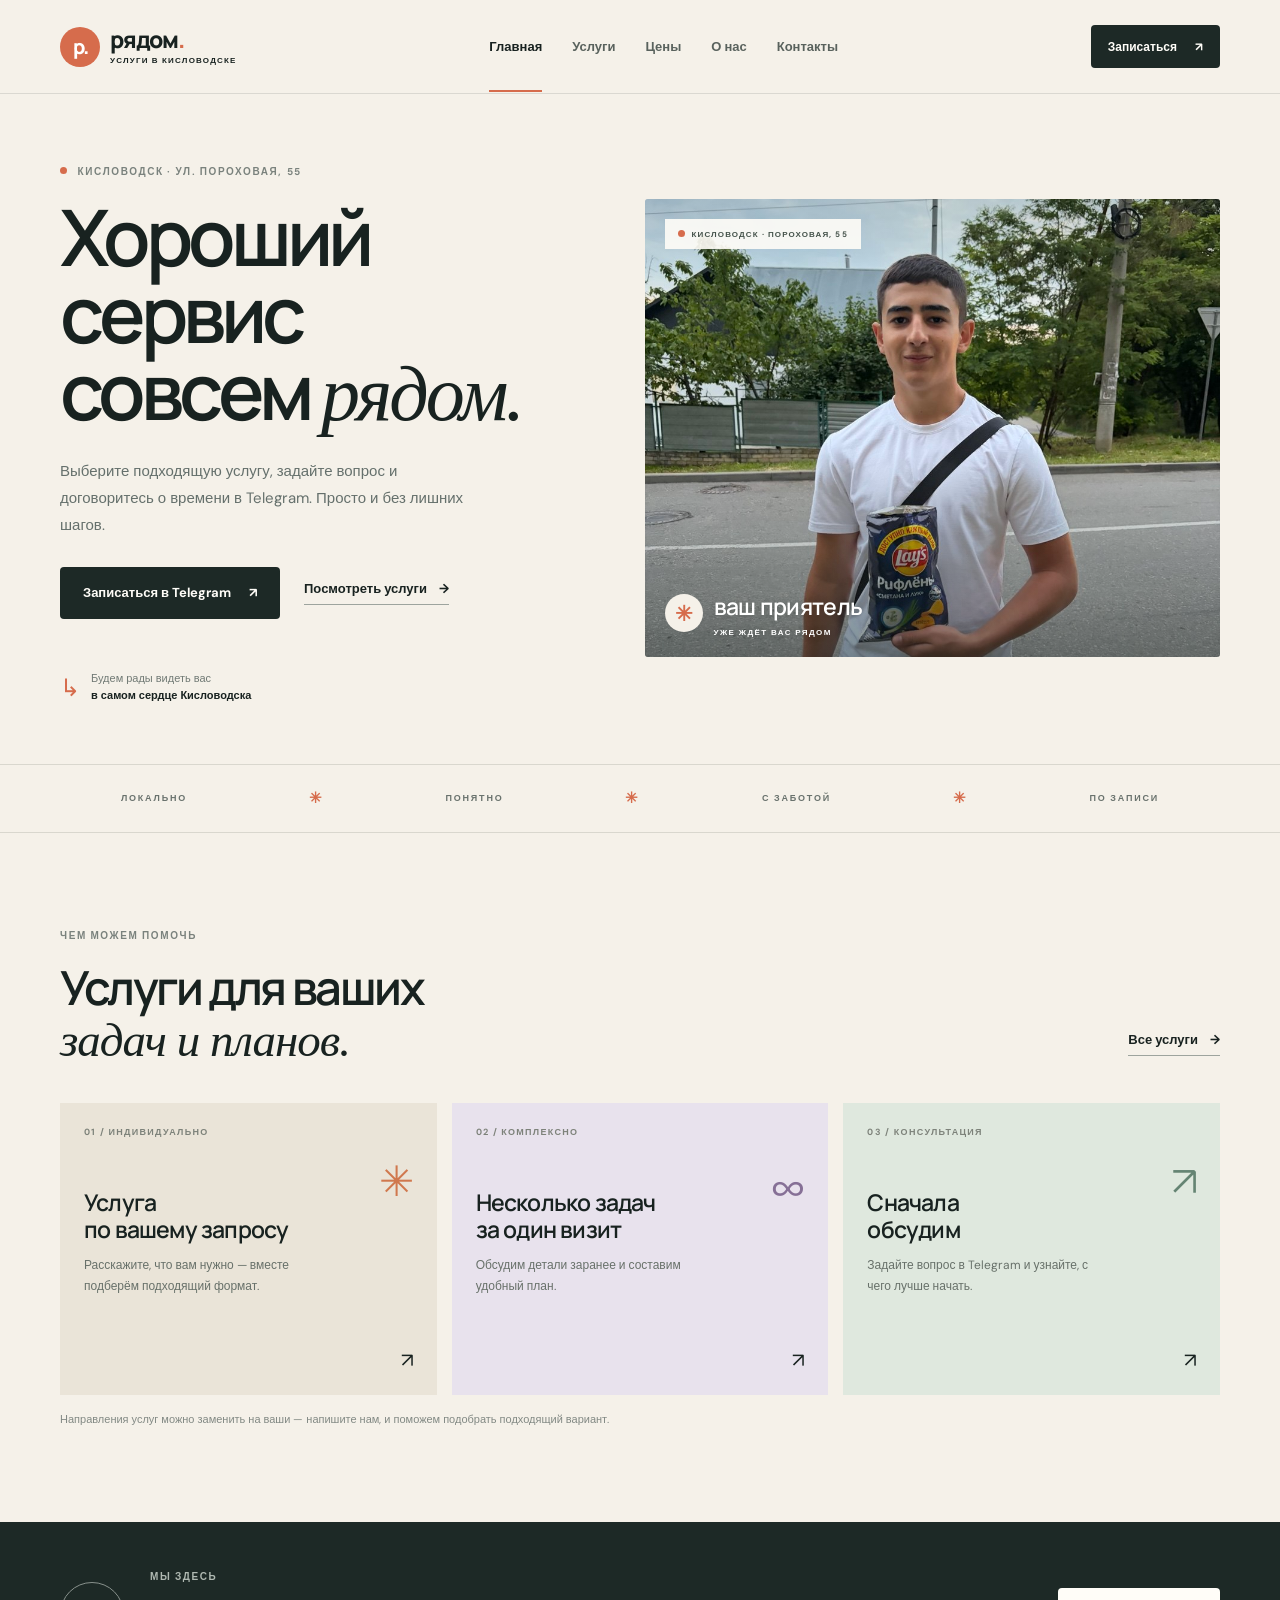
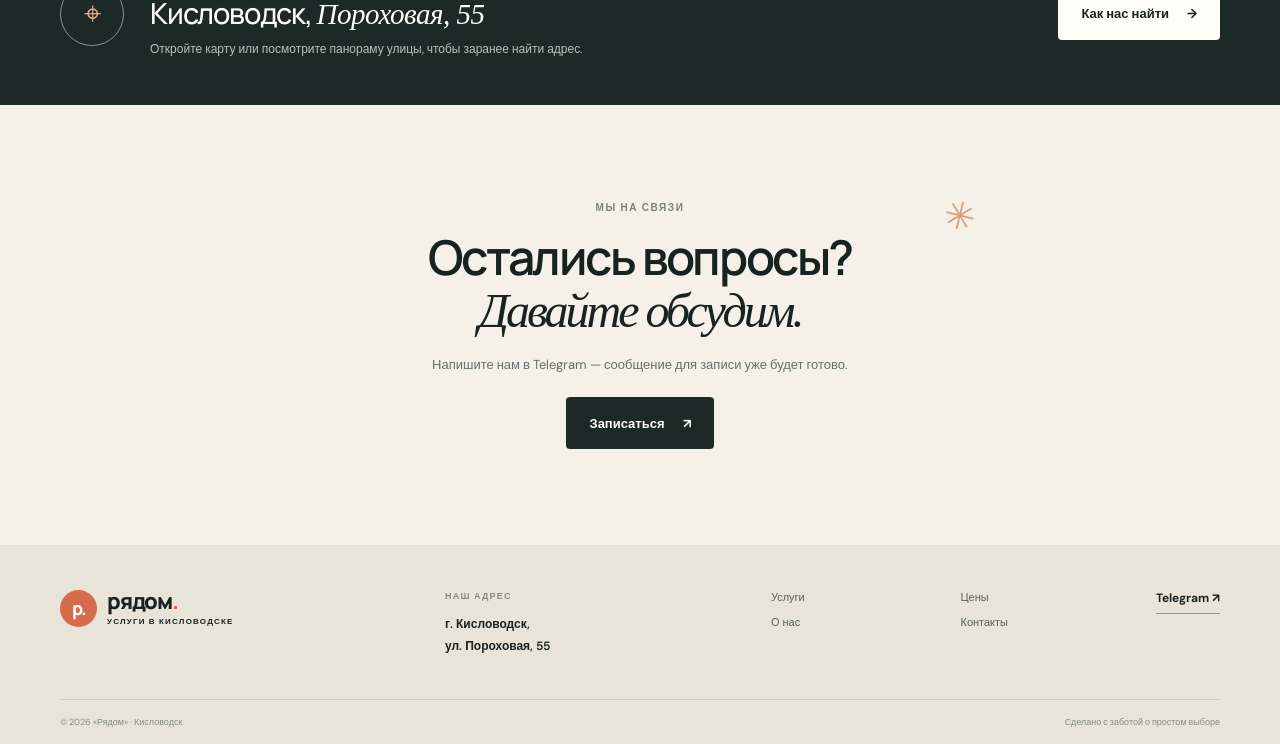
==== index.html @ 9ad7b159 "Add files via upload" ====
<!doctype html>
<html lang="ru">
<head>
  <meta charset="utf-8">
  <meta name="viewport" content="width=device-width, initial-scale=1">
  <meta name="theme-color" content="#f5f1e9">
  <meta name="description" content="Услуги в Кисловодске. Запись в Telegram, адрес: улица Пороховая, 55.">
  <title>Услуги рядом — Кисловодск</title>
  <link rel="stylesheet" href="assets/styles.css">
  <script src="assets/config.js" defer></script>
  <script src="assets/script.js" defer></script>
</head>
<body>
  <a class="skip-link" href="#main">Перейти к содержимому</a>
  <header class="site-header">
    <div class="container header-inner">
      <a class="brand" href="index.html" aria-label="Услуги рядом — главная"><span class="brand-mark">р.</span><span>рядом<span class="brand-dot">.</span><small>УСЛУГИ В КИСЛОВОДСКЕ</small></span></a>
      <button class="menu-toggle" type="button" aria-expanded="false" aria-controls="main-nav"><span></span><span></span><span class="sr-only">Открыть меню</span></button>
      <nav class="main-nav" id="main-nav" aria-label="Основная навигация">
        <a class="active" href="index.html" aria-current="page">Главная</a><a href="services.html">Услуги</a><a href="prices.html">Цены</a><a href="about.html">О нас</a><a href="contacts.html">Контакты</a>
      </nav>
      <a class="button button-small button-dark book-link" href="#">Записаться <span aria-hidden="true">↗</span></a>
    </div>
  </header>

  <main id="main">
    <section class="hero container">
      <div class="hero-copy">
        <p class="eyebrow"><span class="eyebrow-dot"></span> КИСЛОВОДСК · УЛ. ПОРОХОВАЯ, 55</p>
        <h1>Хороший сервис<br>совсем <em>рядом.</em></h1>
        <p class="hero-lead">Выберите подходящую услугу, задайте вопрос и договоритесь о времени в Telegram. Просто и без лишних шагов.</p>
        <div class="hero-actions"><a class="button button-dark book-link" href="#">Записаться в Telegram <span aria-hidden="true">↗</span></a><a class="text-link" href="services.html">Посмотреть услуги <span aria-hidden="true">→</span></a></div>
        <div class="hero-note"><span class="note-icon">↳</span><span>Будем рады видеть вас<br><b>в самом сердце Кисловодска</b></span></div>
      </div>
      <div class="hero-art hero-photo-art">
        <img src="assets/your-friend.jpg" alt="Ваш приятель" fetchpriority="high">
        <div class="friend-photo-shade"></div>
        <div class="friend-photo-location"><span class="eyebrow-dot"></span>КИСЛОВОДСК · ПОРОХОВАЯ, 55</div>
        <div class="friend-caption"><span class="friend-caption-icon">✳</span><span>ваш приятель<small>УЖЕ ЖДЁТ ВАС РЯДОМ</small></span></div>
      </div>
    </section>

    <section class="trust-strip"><div class="container trust-inner"><span>ЛОКАЛЬНО</span><i>✳</i><span>ПОНЯТНО</span><i>✳</i><span>С ЗАБОТОЙ</span><i>✳</i><span>ПО ЗАПИСИ</span></div></section>

    <section class="section container section-services">
      <div class="section-heading"><div><p class="eyebrow">ЧЕМ МОЖЕМ ПОМОЧЬ</p><h2>Услуги для ваших<br><em>задач и планов.</em></h2></div><a class="text-link" href="services.html">Все услуги <span aria-hidden="true">→</span></a></div>
      <div class="service-cards">
        <a class="service-card card-cream" href="services.html"><span class="card-number">01 / ИНДИВИДУАЛЬНО</span><span class="card-symbol symbol-sun">✳</span><h3>Услуга<br>по вашему запросу</h3><p>Расскажите, что вам нужно — вместе подберём подходящий формат.</p><span class="card-arrow">↗</span></a>
        <a class="service-card card-lilac" href="services.html"><span class="card-number">02 / КОМПЛЕКСНО</span><span class="card-symbol symbol-loop">∞</span><h3>Несколько задач<br>за один визит</h3><p>Обсудим детали заранее и составим удобный план.</p><span class="card-arrow">↗</span></a>
        <a class="service-card card-green" href="services.html"><span class="card-number">03 / КОНСУЛЬТАЦИЯ</span><span class="card-symbol symbol-chat">↗</span><h3>Сначала<br>обсудим</h3><p>Задайте вопрос в Telegram и узнайте, с чего лучше начать.</p><span class="card-arrow">↗</span></a>
      </div>
      <p class="template-note">Направления услуг можно заменить на ваши — напишите нам, и поможем подобрать подходящий вариант.</p>
    </section>

    <section class="section address-band"><div class="container address-inner"><div class="address-mark">⌖</div><div><p class="eyebrow">МЫ ЗДЕСЬ</p><h2>Кисловодск, <em>Пороховая, 55</em></h2><p>Откройте карту или посмотрите панораму улицы, чтобы заранее найти адрес.</p></div><a class="button button-light" href="contacts.html">Как нас найти <span aria-hidden="true">→</span></a></div></section>

    <section class="section container final-cta"><div class="cta-ornament">✳</div><p class="eyebrow">МЫ НА СВЯЗИ</p><h2>Остались вопросы?<br><em>Давайте обсудим.</em></h2><p>Напишите нам в Telegram — сообщение для записи уже будет готово.</p><a class="button button-dark book-link" href="#">Записаться <span aria-hidden="true">↗</span></a></section>
  </main>

  <footer class="site-footer"><div class="container footer-main"><a class="brand brand-footer" href="index.html"><span class="brand-mark">р.</span><span>рядом<span class="brand-dot">.</span><small>УСЛУГИ В КИСЛОВОДСКЕ</small></span></a><div class="footer-address"><span>НАШ АДРЕС</span><b>г. Кисловодск,<br>ул. Пороховая, 55</b></div><nav class="footer-nav" aria-label="Разделы сайта"><a href="services.html">Услуги</a><a href="prices.html">Цены</a><a href="about.html">О нас</a><a href="contacts.html">Контакты</a></nav><a class="footer-telegram book-link" href="#">Telegram <span aria-hidden="true">↗</span></a></div><div class="container footer-bottom"><span>© 2026 «Рядом» · Кисловодск</span><span>Сделано с заботой о простом выборе</span></div></footer>
</body>
</html>
---- assets/styles.css ----
@import url('https://fonts.googleapis.com/css2?family=DM+Sans:wght@400;500;600;700&family=Manrope:wght@400;500;600;700;800&display=swap');

:root{--paper:#f5f1e9;--ink:#182220;--muted:#65706c;--line:#d9d7ce;--accent:#d66c4c;--cream:#e9e3d7;--dark:#1d2926;--white:#fffdf8;--lav:#e8e2ee;--mint:#dce8dc;--serif:Georgia,'Times New Roman',serif;--sans:'DM Sans',Arial,sans-serif;--display:'Manrope','DM Sans',Arial,sans-serif}
*{box-sizing:border-box}html{scroll-behavior:smooth}body{margin:0;background:var(--paper);color:var(--ink);font-family:var(--sans);font-size:16px;-webkit-font-smoothing:antialiased}a{color:inherit;text-decoration:none}button{font:inherit}.container{width:min(1160px,calc(100% - 64px));margin-inline:auto}.skip-link,.sr-only{position:absolute;width:1px;height:1px;padding:0;margin:-1px;overflow:hidden;clip:rect(0,0,0,0);white-space:nowrap;border:0}.skip-link:focus{clip:auto;width:auto;height:auto;margin:12px;padding:12px;background:white;z-index:100}
.site-header{height:94px;border-bottom:1px solid rgba(24,34,32,.12);display:flex;align-items:center}.header-inner{display:flex;align-items:center;justify-content:space-between;gap:30px}.brand{display:flex;align-items:center;gap:10px;font-family:var(--display);font-weight:800;font-size:23px;line-height:.9;letter-spacing:-1.2px;flex-shrink:0}.brand-mark{width:40px;height:40px;border-radius:50%;background:var(--accent);color:white;display:grid;place-items:center;font-size:20px;letter-spacing:-2px}.brand-dot{color:var(--accent)}.brand small{display:block;font-family:var(--sans);font-size:8px;font-weight:700;letter-spacing:1.2px;margin-top:7px}.main-nav{display:flex;align-items:center;gap:30px}.main-nav a{color:#59625d;font-size:13px;font-weight:600;transition:color .2s}.main-nav a:hover,.main-nav a.active{color:var(--ink)}.main-nav a.active{position:relative}.main-nav a.active:after{content:"";position:absolute;bottom:-37px;left:0;width:100%;height:2px;background:var(--accent)}.button{min-height:52px;padding:0 23px;display:inline-flex;align-items:center;justify-content:center;gap:18px;border-radius:4px;font-size:13px;font-weight:700;transition:transform .2s,background .2s;white-space:nowrap}.button:hover{transform:translateY(-2px)}.button-dark{background:var(--dark);color:var(--white)}.button-dark:hover{background:#2b3c37}.button-small{min-height:43px;padding:0 17px;font-size:12px}.button-light{background:var(--white);color:var(--ink)}.menu-toggle{display:none}
.hero{min-height:590px;display:grid;grid-template-columns:1fr 1.03fr;align-items:center;gap:26px;padding-top:46px;padding-bottom:48px}.hero-copy{padding:25px 0 10px}.eyebrow{margin:0 0 20px;color:#7a827d;font-size:10px;font-weight:700;letter-spacing:1.6px}.eyebrow-dot{display:inline-block;width:7px;height:7px;margin-right:7px;border-radius:50%;background:var(--accent);vertical-align:1px}.hero h1,.page-hero h1{margin:0;font-family:var(--display);font-size:clamp(48px,6.2vw,78px);font-weight:600;letter-spacing:-5px;line-height:.99}.hero h1 em,.page-hero h1 em,.section-heading h2 em,.address-inner h2 em,.final-cta h2 em,.contact-card h2 em,.about-copy h2 em{font-family:var(--serif);font-weight:400;letter-spacing:-3px}.hero-lead{max-width:425px;margin:25px 0 28px;color:var(--muted);font-size:15px;line-height:1.8}.hero-actions{display:flex;align-items:center;gap:24px}.text-link{display:inline-flex;gap:12px;align-items:center;font-size:13px;font-weight:700;border-bottom:1px solid #9da49e;padding:0 0 7px;transition:color .2s,border-color .2s}.text-link:hover{color:var(--accent);border-color:var(--accent)}.hero-note{display:flex;align-items:center;gap:11px;margin-top:50px;color:#717a75;font-size:11px;line-height:1.55}.hero-note b{color:var(--ink);font-weight:600}.note-icon{font-size:24px;color:var(--accent)}
.hero-art{height:458px;position:relative;overflow:hidden;border-radius:3px;background:#e9e4d8}.hero-art:before{content:"";position:absolute;width:360px;height:360px;border-radius:50%;background:#d5ddd2;left:-48px;top:157px}.hero-art:after{content:"";position:absolute;inset:auto 0 0;height:137px;background:#d9d2c1;clip-path:polygon(0 55%,14% 40%,27% 56%,47% 20%,63% 45%,76% 24%,100% 42%,100% 100%,0 100%)}.art-sun{position:absolute;width:138px;height:138px;border-radius:50%;background:#e6a878;right:55px;top:49px}.art-orbit{position:absolute;border:1px solid rgba(46,67,57,.25);border-radius:50%;z-index:1}.orbit-one{width:410px;height:410px;right:-55px;top:35px}.orbit-two{width:330px;height:330px;right:-12px;top:76px}.art-card{position:absolute;z-index:4;display:flex;align-items:center;gap:10px;padding:12px 15px;background:rgba(255,253,248,.92);box-shadow:0 10px 30px #3332;font-size:10px;font-weight:600;line-height:1.4}.art-card-top{right:24px;top:115px}.art-card-bottom{left:25px;bottom:44px}.art-card-icon{color:var(--accent);font-size:23px}.art-pin{font-size:27px;color:#527265}.art-building{position:absolute;z-index:3;width:245px;left:50%;bottom:82px;transform:translateX(-43%)}.building-roof{height:0;border-left:137px solid transparent;border-right:137px solid transparent;border-bottom:83px solid #364640;margin-left:-14px;position:relative}.building-roof:after{content:"";position:absolute;left:-108px;top:82px;width:216px;height:10px;background:#bc7559}.building-body{height:164px;background:#f7f1e5;position:relative;box-shadow:8px 12px 22px #252e2522}.building-sign{position:absolute;top:18px;left:50%;transform:translateX(-50%);font-family:var(--display);font-size:10px;font-weight:800;letter-spacing:2.2px;color:#405149}.building-windows{position:absolute;bottom:28px;left:20px;right:20px;display:grid;grid-template-columns:repeat(3,1fr);gap:10px}.building-windows i{height:52px;border:5px solid #b5c1b3;background:#879c8e}.building-door{position:absolute;bottom:0;left:50%;transform:translateX(-50%);width:35px;height:69px;background:#8a6654;border:4px solid #dfd0bc;border-bottom:0}.art-caption{position:absolute;z-index:4;left:27px;right:27px;top:25px;display:flex;align-items:center;gap:8px;color:#75807a;font-size:8px;font-weight:700;letter-spacing:1.2px}.caption-line{height:1px;background:#a2aaa2;flex:1}.trust-strip{border-top:1px solid var(--line);border-bottom:1px solid var(--line)}.trust-inner{height:67px;display:flex;align-items:center;justify-content:space-around;color:#69726d;font-size:9px;font-weight:700;letter-spacing:1.8px}.trust-inner i{font-style:normal;color:var(--accent);font-size:15px}
.hero-photo-art:before,.hero-photo-art:after{display:none}.hero-photo-art{background:#d8d8cf}.hero-photo-art>img{display:block;width:100%;height:100%;object-fit:cover;object-position:center 34%}.friend-photo-shade{position:absolute;inset:0;background:linear-gradient(180deg,rgba(18,28,25,.2),transparent 31%,transparent 55%,rgba(18,28,25,.48))}.friend-photo-location{position:absolute;top:20px;left:20px;display:flex;align-items:center;gap:4px;padding:10px 13px;background:rgba(255,253,248,.9);color:#45534b;font-size:8px;font-weight:700;letter-spacing:1.1px}.friend-photo-location .eyebrow-dot{margin-right:3px}.friend-caption{position:absolute;left:20px;bottom:20px;display:flex;align-items:center;gap:11px;color:#fff;font-family:var(--display);font-size:23px;font-weight:600;letter-spacing:-.7px;text-shadow:0 1px 8px #0003}.friend-caption small{display:block;margin-top:5px;font-family:var(--sans);font-size:8px;font-weight:700;letter-spacing:1.4px}.friend-caption-icon{width:38px;height:38px;display:grid;place-items:center;border-radius:50%;background:#f5f1e9;color:var(--accent);font-size:21px;text-shadow:none}
.section{padding-top:96px;padding-bottom:96px}.section-heading{display:flex;justify-content:space-between;align-items:flex-end;margin-bottom:38px}.section-heading h2,.final-cta h2{margin:0;font-family:var(--display);font-size:47px;line-height:1.08;letter-spacing:-2.4px;font-weight:600}.section-heading h2 em{letter-spacing:-1px}.section-heading .text-link{margin-bottom:9px}.service-cards{display:grid;grid-template-columns:repeat(3,1fr);gap:15px}.service-card{position:relative;display:flex;flex-direction:column;min-height:292px;padding:23px 24px 25px;overflow:hidden;transition:transform .25s}.service-card:hover{transform:translateY(-5px)}.card-cream{background:#eae4d8}.card-lilac{background:#e8e2ed}.card-green{background:#dfe8de}.card-number{font-size:9px;font-weight:700;letter-spacing:1.3px;color:#7d827a}.card-symbol{position:absolute;top:51px;right:23px;font-size:42px;font-weight:300}.symbol-sun{color:#d0784e}.symbol-loop{color:#867096;font-size:49px}.symbol-chat{color:#658473}.service-card h3{margin:51px 0 12px;font-family:var(--display);font-size:23px;line-height:1.17;letter-spacing:-.8px;font-weight:600}.service-card p{max-width:245px;margin:0;color:#68716a;font-size:12px;line-height:1.7}.card-arrow{position:absolute;right:23px;bottom:22px;font-size:20px}.template-note{margin:17px 0 0;color:#828984;font-size:11px}.address-band{background:var(--dark);color:var(--white);padding:48px 0}.address-inner{display:flex;align-items:center;gap:26px}.address-mark{width:64px;height:64px;display:grid;place-items:center;border:1px solid #88918c;border-radius:50%;font-size:31px;color:#e7aa82;flex:0 0 auto}.address-inner .eyebrow{margin-bottom:10px;color:#afb8b1}.address-inner h2{margin:0;font-family:var(--display);font-size:29px;font-weight:500;letter-spacing:-1.2px}.address-inner h2 em{letter-spacing:-.5px}.address-inner p:not(.eyebrow){margin:8px 0 0;color:#b9c0b9;font-size:12px}.address-inner .button{margin-left:auto}.final-cta{text-align:center;position:relative}.final-cta .eyebrow{margin-bottom:17px}.final-cta h2{font-size:48px}.final-cta>p:not(.eyebrow){color:var(--muted);font-size:13px;margin:19px 0 24px}.cta-ornament{position:absolute;top:86px;right:21%;font-size:38px;color:#dba17d;transform:rotate(14deg)}
.site-footer{background:#e9e4d9;padding:45px 0 0}.footer-main{display:grid;grid-template-columns:1.2fr 1fr 1.2fr auto;align-items:start;gap:30px;padding-bottom:42px}.brand-footer{font-size:22px}.brand-footer .brand-mark{width:37px;height:37px;font-size:18px}.footer-address span{display:block;margin-bottom:10px;color:#858b83;font-size:9px;font-weight:700;letter-spacing:1.2px}.footer-address b{font-size:12px;line-height:1.7;font-weight:600}.footer-nav{display:grid;grid-template-columns:1fr 1fr;gap:11px 24px;font-size:11px;color:#58615c}.footer-telegram{font-size:12px;font-weight:700;border-bottom:1px solid #92978f;padding-bottom:7px}.footer-bottom{border-top:1px solid #cfcfc6;display:flex;justify-content:space-between;padding:16px 0;color:#858b83;font-size:9px}
.page-hero{padding:86px 0 34px}.page-hero .eyebrow{margin-bottom:19px}.page-hero h1{font-size:clamp(50px,6vw,72px)}.page-hero>p:not(.eyebrow){max-width:560px;margin:22px 0 26px;color:var(--muted);font-size:14px;line-height:1.8}.breadcrumb{display:flex;gap:11px;align-items:center;color:#8a918c;font-size:10px}.breadcrumb a{color:#3d4944}.service-list{padding-top:30px;padding-bottom:45px}.service-row{display:grid;grid-template-columns:48px 70px 1fr 210px;gap:24px;align-items:center;min-height:180px;padding:24px 0;border-top:1px solid var(--line)}.service-row:last-child{border-bottom:1px solid var(--line)}.service-index{align-self:start;padding-top:7px;color:#a4aaa4;font-size:11px;font-weight:700}.service-row-icon{width:63px;height:63px;border-radius:50%;display:grid;place-items:center;font-size:26px}.icon-peach{background:#ead7c8;color:#bd6b4c}.icon-lavender{background:#e4ddeb;color:#826f91}.icon-mint{background:#dbe7dc;color:#688473}.service-row-copy .eyebrow{margin-bottom:9px;font-size:9px}.service-row-copy h2{margin:0 0 8px;font-family:var(--display);font-size:22px;letter-spacing:-.8px;font-weight:600}.service-row-copy p:last-child{max-width:550px;margin:0;color:var(--muted);font-size:12px;line-height:1.7}.service-row-action{display:flex;flex-direction:column;align-items:flex-start;gap:15px}.service-row-action>span{color:#848c85;font-size:10px}.service-row-action .text-link{font-size:11px}.info-callout{display:flex;align-items:center;gap:17px;background:#eae5d9;padding:22px 25px}.callout-icon{width:31px;height:31px;display:grid;place-items:center;border-radius:50%;border:1px solid #a5aaa0;color:#6a756d;font-family:var(--serif);font-size:18px}.info-callout b{font-size:12px}.info-callout p{margin:5px 0 0;color:#6e7870;font-size:11px}.info-callout>.text-link{margin-left:auto;flex-shrink:0}.slim-cta{text-align:center;padding-top:78px;padding-bottom:90px}.slim-cta .eyebrow{margin-bottom:14px}.slim-cta h2{margin:0;font-family:var(--display);font-size:35px;letter-spacing:-1.7px;font-weight:600}.slim-cta>p:not(.eyebrow){margin:13px 0 23px;color:var(--muted);font-size:13px}.price-panel{max-width:820px;padding:39px 45px 28px;background:#eae5d9}.price-panel-head{display:flex;justify-content:space-between;align-items:center;margin-bottom:22px}.price-panel-head .eyebrow{margin-bottom:8px}.price-panel-head h2{margin:0;font-family:var(--display);font-size:24px;letter-spacing:-1px}.price-stamp{width:61px;height:61px;display:grid;place-items:center;border:1px solid #b0b2a8;border-radius:50%;text-align:center;color:#707b72;font-size:7px;font-weight:700;letter-spacing:1px;line-height:1.5;transform:rotate(10deg)}.price-line{min-height:70px;border-top:1px solid #cfcfc5;display:flex;align-items:center;justify-content:space-between}.price-line>div{display:flex;align-items:center;gap:17px}.price-number{color:#a1a89f;font-size:10px}.price-line b{font-size:13px;font-weight:600}.price-value{font-family:var(--serif);font-size:15px;font-style:italic;color:#68746c}.price-panel-foot{border-top:1px solid #cfcfc5;padding-top:21px;display:flex;align-items:center;justify-content:space-between;color:#7b847c;font-size:10px}.pricing-note{max-width:820px;margin:16px auto 0;display:flex;align-items:center;gap:18px;padding:24px 0 12px}.pricing-note-mark{font-size:28px;color:var(--accent)}.pricing-note h3{margin:0 0 5px;font-family:var(--display);font-size:16px}.pricing-note p{margin:0;color:var(--muted);font-size:11px;line-height:1.7}
.about-feature{display:grid;grid-template-columns:1fr 1fr;gap:74px;align-items:center;padding-top:34px;padding-bottom:95px}.about-art{height:370px;position:relative;overflow:hidden;background:#e6dfd3}.about-circle{position:absolute;border:1px solid #85958a;border-radius:50%;left:50%;top:50%;transform:translate(-50%,-50%)}.circle-outer{width:300px;height:300px}.circle-inner{width:210px;height:210px;background:#d9e1d5;border-color:#a5b1a4}.about-star{position:absolute;left:50%;top:49%;transform:translate(-50%,-50%);z-index:1;color:#cc7958;font-size:68px}.about-word{position:absolute;left:50%;top:50%;transform:translate(-50%,51px);z-index:1;font-family:var(--display);font-size:18px;line-height:1.1;font-weight:700;letter-spacing:-.7px;text-align:center}.about-coord{position:absolute;left:22px;bottom:19px;color:#758078;font-size:8px;font-weight:700;letter-spacing:1.3px}.about-copy .eyebrow{margin-bottom:16px}.about-copy h2{margin:0 0 20px;font-family:var(--display);font-size:39px;line-height:1.1;letter-spacing:-2px;font-weight:600}.about-copy p:not(.eyebrow){color:var(--muted);font-size:13px;line-height:1.85}.about-copy .text-link{margin-top:14px}.values-section{background:#e9e4d9;padding:60px 0}.values-section .eyebrow{text-align:center;margin-bottom:28px}.values-grid{display:grid;grid-template-columns:repeat(3,1fr);gap:45px}.values-grid article{text-align:center;padding:0 15px}.values-grid article>span{color:var(--accent);font-family:var(--serif);font-style:italic;font-size:18px}.values-grid h3{margin:8px 0;font-family:var(--display);font-size:20px;letter-spacing:-.6px}.values-grid p{max-width:220px;margin:0 auto;color:#69736c;font-size:11px;line-height:1.7}
.contact-layout{display:grid;grid-template-columns:.82fr 1.18fr;gap:19px;padding-top:34px;padding-bottom:40px}.contact-card{padding:32px;background:#eae5d9}.contact-card .eyebrow{margin-bottom:18px}.contact-card h2{margin:0;font-family:var(--display);font-size:30px;line-height:1.25;letter-spacing:-1.6px;font-weight:600}.contact-divider{height:1px;background:#cbc9bf;margin:25px 0 19px}.contact-detail{display:flex;align-items:flex-start;gap:13px;margin:18px 0}.detail-icon{font-size:20px;color:var(--accent);width:24px}.contact-detail b{font-size:11px}.contact-detail p{margin:5px 0 0;color:#707970;font-size:10px;line-height:1.6}.contact-card>.button{margin-top:6px}.contact-card>.text-link{display:flex;width:max-content;margin-top:20px;font-size:11px}.map-panel{background:#e5e0d5;padding:14px;display:flex;flex-direction:column}.map-topline{height:25px;display:flex;justify-content:space-between;align-items:flex-start;color:#78817a;font-size:8px;font-weight:700;letter-spacing:1.3px}.map-status{display:inline-block;width:6px;height:6px;margin-right:5px;border-radius:50%;background:#6c9278;vertical-align:1px}.map-frame-wrap{flex:1;min-height:310px;background:#cdd7cc;overflow:hidden}.map-frame-wrap iframe{width:100%;height:100%;min-height:310px;border:0}.map-caption{display:flex;justify-content:space-between;gap:10px;padding:13px 2px 1px;color:#657069;font-size:10px}.map-caption a{font-weight:700;color:var(--ink)}
@media(max-width:1000px){.container{width:min(100% - 44px,900px)}.main-nav{gap:17px}.main-nav a{font-size:12px}.header-inner{gap:18px}.hero{min-height:520px;grid-template-columns:1fr .9fr}.hero-art{height:420px}.art-building{transform:translateX(-43%) scale(.85);transform-origin:bottom center}.hero h1{font-size:64px}.service-row{grid-template-columns:34px 58px 1fr 160px;gap:16px}.service-row-icon{width:55px;height:55px}.contact-card{padding:25px}}
@media(max-width:760px){.container{width:calc(100% - 38px)}.site-header{height:76px}.header-inner{position:relative}.brand{font-size:21px}.brand-mark{width:36px;height:36px}.menu-toggle{display:flex;width:39px;height:39px;margin-left:auto;padding:11px 8px;background:transparent;border:1px solid var(--line);border-radius:50%;flex-direction:column;justify-content:center;gap:5px}.menu-toggle>span:not(.sr-only){display:block;height:1px;width:100%;background:var(--ink)}.header-inner>.button-small{display:none}.main-nav{display:none;position:absolute;z-index:10;top:57px;left:-19px;right:-19px;padding:17px 20px 22px;background:var(--paper);border-bottom:1px solid var(--line);box-shadow:0 15px 20px #1d29260f;flex-direction:column;align-items:stretch;gap:0}.main-nav.is-open{display:flex}.main-nav a{padding:12px 0;font-size:14px}.main-nav a.active:after{display:none}.hero{display:flex;flex-direction:column;align-items:stretch;gap:26px;padding-top:48px;padding-bottom:34px}.hero-copy{padding:0}.hero h1{font-size:clamp(48px,12vw,68px);letter-spacing:-3.6px}.hero-lead{font-size:13px;max-width:460px;margin:18px 0 22px}.hero-actions{gap:17px;flex-wrap:wrap}.button{min-height:49px;padding:0 17px;font-size:12px}.hero-note{margin-top:25px}.hero-art{height:min(390px,92vw);min-height:290px}.art-building{transform:translateX(-43%) scale(.73)}.art-sun{width:100px;height:100px;right:38px;top:43px}.art-card-top{right:12px;top:103px}.art-card-bottom{left:13px;bottom:24px}.art-caption{left:16px;right:16px;top:15px}.trust-inner{height:auto;min-height:59px;justify-content:space-between;gap:7px}.trust-inner span{font-size:7px;letter-spacing:1px}.trust-inner i{font-size:11px}.section{padding-top:68px;padding-bottom:68px}.section-heading{align-items:flex-start;gap:15px;margin-bottom:25px}.section-heading h2,.final-cta h2{font-size:35px;letter-spacing:-1.8px}.section-heading .text-link{font-size:10px;margin-top:8px;flex-shrink:0}.service-cards{grid-template-columns:1fr;gap:10px}.service-card{min-height:225px;padding:19px}.service-card h3{margin-top:32px;font-size:22px}.card-symbol{top:40px}.service-card p{max-width:75%}.address-band{padding:32px 0}.address-inner{display:grid;grid-template-columns:49px 1fr;gap:14px}.address-mark{width:49px;height:49px;font-size:24px;grid-row:1/3}.address-inner h2{font-size:22px}.address-inner p:not(.eyebrow){font-size:10px;line-height:1.6}.address-inner .button{grid-column:2;margin:4px 0 0;width:max-content}.final-cta{padding-top:69px;padding-bottom:69px}.final-cta h2{font-size:37px}.final-cta>p:not(.eyebrow){font-size:12px}.cta-ornament{top:57px;right:10%;font-size:27px}.footer-main{grid-template-columns:1fr 1fr;gap:26px 18px;padding-bottom:28px}.footer-address{grid-column:1}.footer-nav{grid-column:2;grid-row:1/3}.footer-telegram{grid-column:1;grid-row:3;width:max-content}.footer-bottom{gap:10px;font-size:8px}.footer-bottom span:last-child{text-align:right}.page-hero{padding:58px 0 27px}.page-hero h1{font-size:clamp(45px,11vw,62px);letter-spacing:-3.4px}.page-hero>p:not(.eyebrow){font-size:12px;margin:16px 0 20px}.service-list{padding-top:20px;padding-bottom:30px}.service-row{grid-template-columns:30px 52px 1fr;gap:12px;align-items:start;padding:21px 0}.service-row-icon{width:48px;height:48px;font-size:22px}.service-row-copy{grid-column:3}.service-row-copy h2{font-size:18px}.service-row-copy p:last-child{font-size:11px}.service-row-action{grid-column:3;flex-direction:row;align-items:center;justify-content:space-between;margin-top:3px}.service-row-action>span{font-size:9px}.service-row-action .text-link{font-size:10px}.info-callout{align-items:flex-start;padding:17px;gap:11px}.info-callout p{line-height:1.6}.info-callout>.text-link{font-size:9px;margin-top:3px}.slim-cta{padding-top:57px;padding-bottom:65px}.slim-cta h2{font-size:27px}.slim-cta>p:not(.eyebrow){font-size:11px}.price-panel{padding:25px 19px 20px}.price-panel-head h2{font-size:21px}.price-line{min-height:61px}.price-line b{font-size:11px}.price-value{font-size:13px}.price-panel-foot{align-items:flex-start;gap:10px;font-size:9px}.price-panel-foot .button{min-height:43px}.pricing-note{padding:19px 2px}.about-feature{grid-template-columns:1fr;gap:34px;padding-top:20px;padding-bottom:60px}.about-art{height:300px}.about-copy h2{font-size:33px}.about-copy p:not(.eyebrow){font-size:12px}.values-section{padding:48px 0}.values-grid{grid-template-columns:1fr;gap:24px}.values-grid article{padding:0}.contact-layout{grid-template-columns:1fr;padding-top:20px;padding-bottom:25px;gap:12px}.contact-card{padding:25px 20px}.contact-card h2{font-size:26px}.map-frame-wrap,.map-frame-wrap iframe{min-height:330px}.map-caption{font-size:9px}}
@media(prefers-reduced-motion:reduce){html{scroll-behavior:auto}*,*:before,*:after{transition:none!important}}
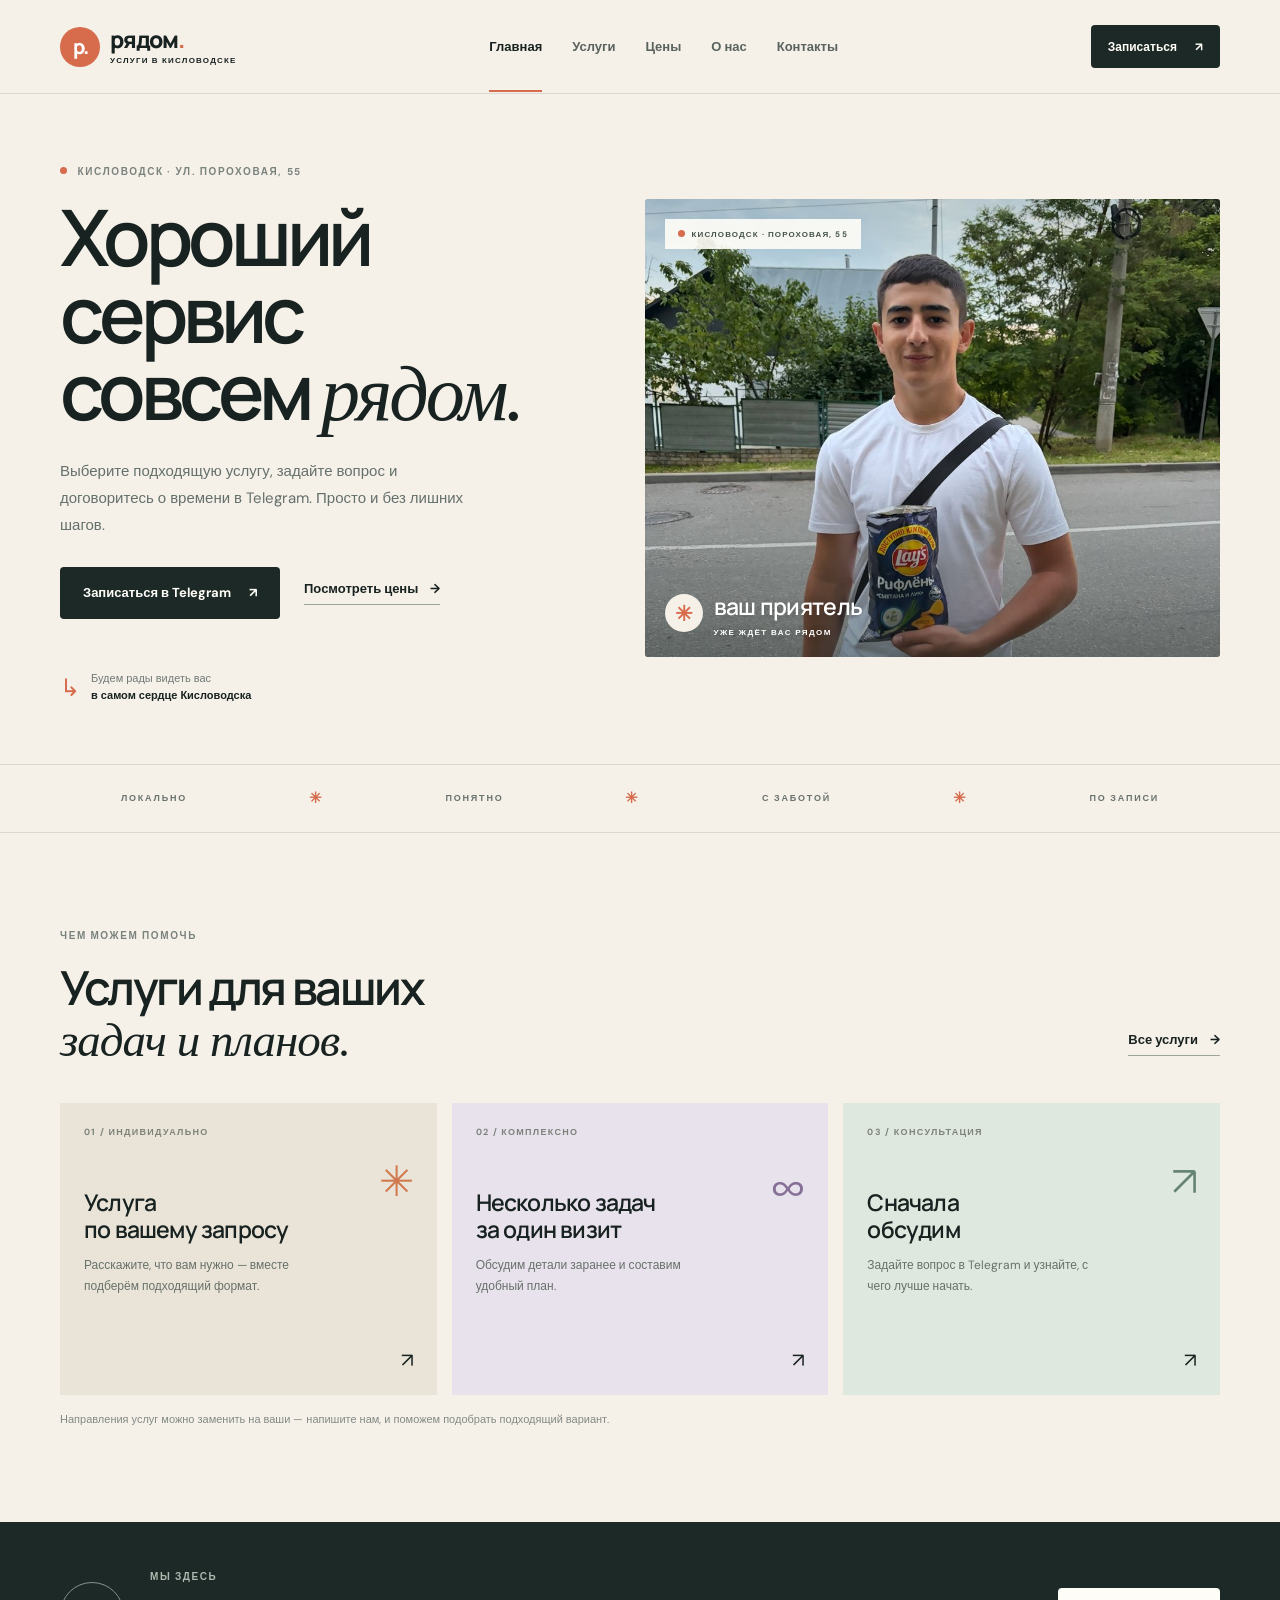
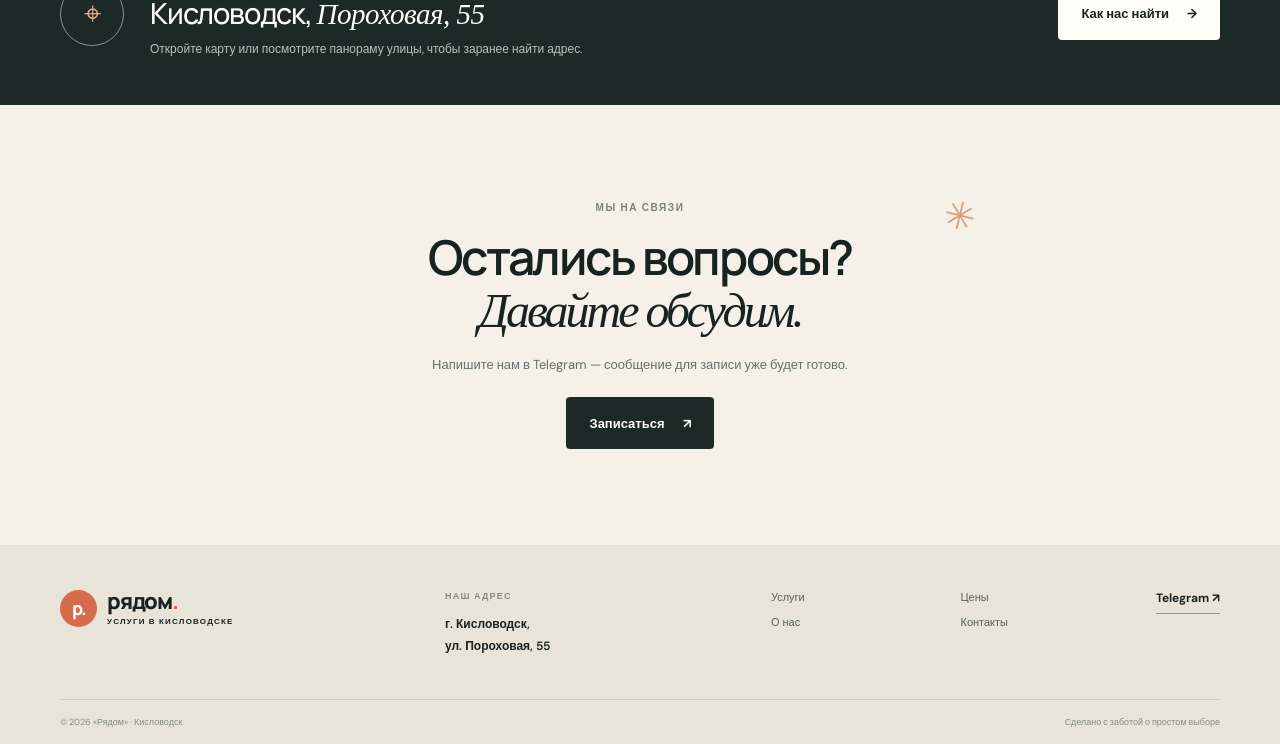
==== commit f1c58d4c: "Update link to prices page in hero actions" ====
--- a/index.html
+++ b/index.html
@@ -29,7 +29,7 @@
         <p class="eyebrow"><span class="eyebrow-dot"></span> КИСЛОВОДСК · УЛ. ПОРОХОВАЯ, 55</p>
         <h1>Хороший сервис<br>совсем <em>рядом.</em></h1>
         <p class="hero-lead">Выберите подходящую услугу, задайте вопрос и договоритесь о времени в Telegram. Просто и без лишних шагов.</p>
-        <div class="hero-actions"><a class="button button-dark book-link" href="#">Записаться в Telegram <span aria-hidden="true">↗</span></a><a class="text-link" href="services.html">Посмотреть услуги <span aria-hidden="true">→</span></a></div>
+        <div class="hero-actions"><a class="button button-dark book-link" href="#">Записаться в Telegram <span aria-hidden="true">↗</span></a><a class="text-link" href="prices.html">Посмотреть цены <span aria-hidden="true">→</span></a></div>
         <div class="hero-note"><span class="note-icon">↳</span><span>Будем рады видеть вас<br><b>в самом сердце Кисловодска</b></span></div>
       </div>
       <div class="hero-art hero-photo-art">
